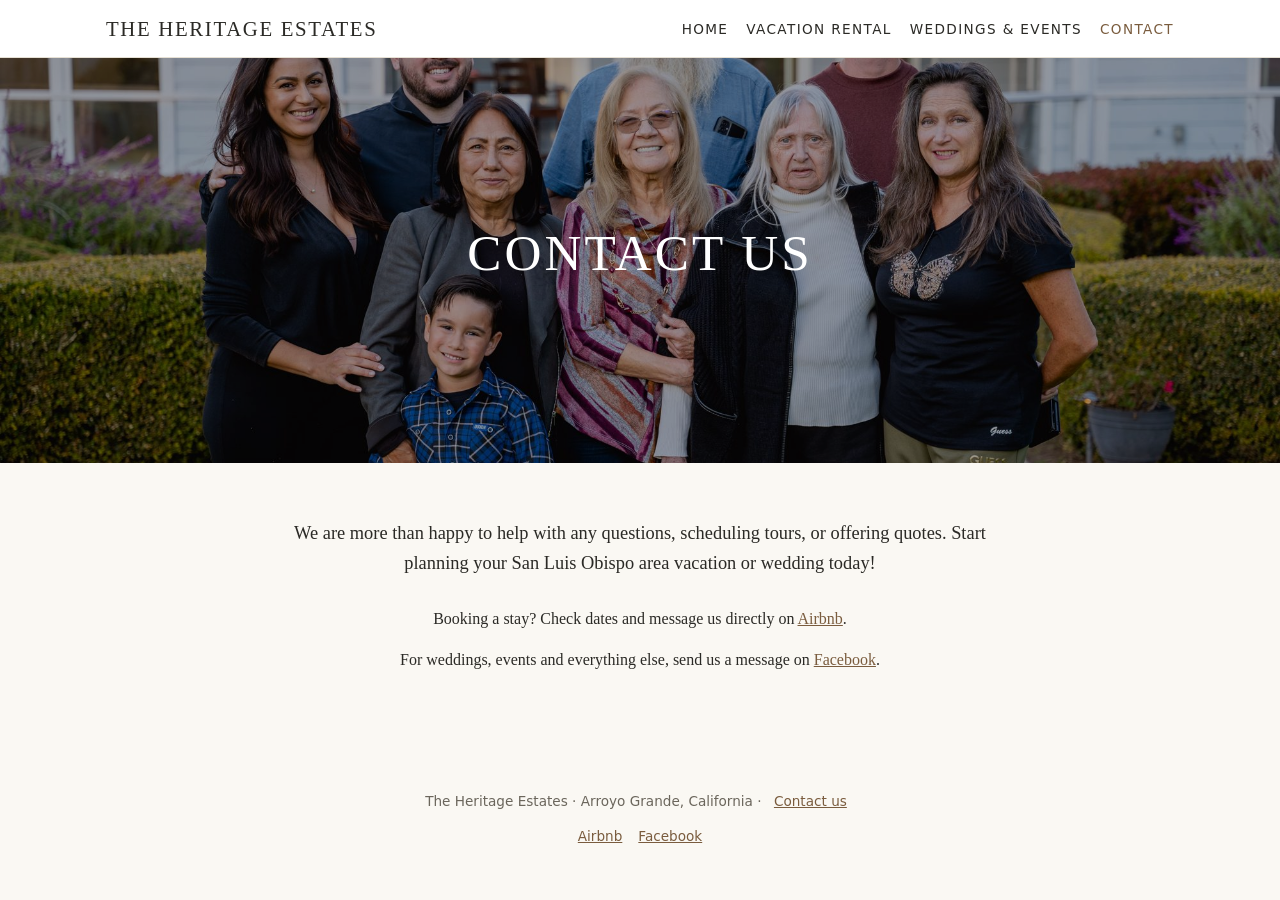
==== contact.html @ 1a2ce917 "Remove phone numbers, drop home Airbnb hero button, move welcome text above the house Co-Authored-By" ====
<!doctype html>
<html lang="en">
<head>
<meta charset="utf-8">
<meta name="viewport" content="width=device-width,initial-scale=1">
<title>Contact | The Heritage Estates</title>
<meta name="description" content="Questions, tours and quotes for The Heritage Estates in Arroyo Grande, CA.">
<link rel="stylesheet" href="style.css">
</head>
<body>
<header><nav class="nav">
<a class="brand" href="index.html">The Heritage Estates</a>
<ul>
<li><a href="index.html">Home</a></li>
<li><a href="https://www.airbnb.com/rooms/688028">Vacation Rental</a></li>
<li><a href="weddings.html">Weddings &amp; Events</a></li>
<li><a href="contact.html" aria-current="page">Contact</a></li>
</ul>
</nav></header>
<section class="hero" style="background-image:url(images/contact.jpg);min-height:45vh"><div>
<h1>Contact us</h1>
</div></section>
<main>
<section class="center">
<p class="lead">We are more than happy to help with any questions, scheduling tours, or offering quotes. Start planning your San Luis Obispo area vacation or wedding today!</p>
<p>Booking a stay? Check dates and message us directly on <a href="https://www.airbnb.com/rooms/688028">Airbnb</a>.</p>
<p>For weddings, events and everything else, send us a message on <a href="https://www.facebook.com/TheHeritageEstates">Facebook</a>.</p>
</section>
</main>
<footer>
<p>The Heritage Estates · Arroyo Grande, California · <a href="contact.html">Contact us</a></p>
<p><a href="https://www.airbnb.com/rooms/688028">Airbnb</a><a href="https://www.facebook.com/TheHeritageEstates">Facebook</a></p>
</footer>
</body>
</html>
---- style.css ----
:root{--ink:#2b2a26;--muted:#6b665c;--bg:#faf8f3;--card:#fff;--accent:#7a5c3e;--line:#e6e0d4}
*{box-sizing:border-box}
body{margin:0;font-family:Georgia,"Times New Roman",serif;color:var(--ink);background:var(--bg);line-height:1.6}
a{color:var(--accent)}
header{background:var(--card);border-bottom:1px solid var(--line);position:sticky;top:0;z-index:10}
.nav{max-width:1100px;margin:auto;display:flex;flex-wrap:wrap;align-items:center;justify-content:space-between;padding:12px 16px;gap:8px}
.brand{font-size:1.3rem;letter-spacing:.08em;text-transform:uppercase;text-decoration:none;color:var(--ink)}
.nav ul{list-style:none;display:flex;flex-wrap:wrap;gap:18px;margin:0;padding:0}
.nav ul a{text-decoration:none;color:var(--ink);font-family:system-ui,sans-serif;font-size:.85rem;letter-spacing:.1em;text-transform:uppercase}
.nav ul a:hover,.nav ul a[aria-current]{color:var(--accent)}
.hero{position:relative;min-height:70vh;display:flex;align-items:center;justify-content:center;text-align:center;color:#fff;background:#333 center/cover no-repeat}
.hero::before{content:"";position:absolute;inset:0;background:rgba(0,0,0,.35)}
.hero div{position:relative;padding:24px 16px}
.hero h1{font-size:clamp(1.8rem,5vw,3.2rem);letter-spacing:.06em;margin:0 0 .3em;font-weight:normal;text-transform:uppercase}
.hero p{font-size:1.15rem;margin:0 0 1.2em}
.btn{display:inline-block;background:var(--accent);color:#fff;text-decoration:none;padding:12px 26px;font-family:system-ui,sans-serif;letter-spacing:.08em;text-transform:uppercase;font-size:.85rem;border-radius:2px}
.btn:hover{filter:brightness(1.1)}
main section{max-width:1000px;margin:auto;padding:56px 16px}
h2{font-weight:normal;letter-spacing:.06em;text-transform:uppercase;text-align:center;margin-top:0}
.lead{max-width:720px;margin:0 auto 1.5em;text-align:center;font-size:1.15rem}
.center{text-align:center}
.cols{display:grid;grid-template-columns:repeat(auto-fit,minmax(260px,1fr));gap:32px}
.cols ul{padding-left:1.2em}
.amen{display:grid;grid-template-columns:repeat(auto-fit,minmax(200px,1fr));gap:10px;list-style:none;padding:0}
.amen li{background:var(--card);border:1px solid var(--line);padding:12px 14px;text-align:center}
.gallery{display:grid;grid-template-columns:repeat(auto-fill,minmax(280px,1fr));gap:10px}
.gallery figure{margin:0}
.gallery img{width:100%;aspect-ratio:3/2;object-fit:cover;display:block}
.videos{display:grid;grid-template-columns:repeat(auto-fit,minmax(300px,1fr));gap:16px;margin-top:32px}
.videos iframe{width:100%;aspect-ratio:16/9;border:0;display:block}
.gallery figcaption{font-size:.85rem;color:var(--muted);padding:4px 2px}
.band{background:var(--card);border-top:1px solid var(--line);border-bottom:1px solid var(--line)}
footer{text-align:center;padding:32px 16px;color:var(--muted);font-family:system-ui,sans-serif;font-size:.85rem}
footer a{margin:0 8px}
.hero-top{align-items:flex-start;background-position:center 25%}
.hero-top::before{background:linear-gradient(rgba(0,0,0,.55),rgba(0,0,0,.2) 40%,rgba(0,0,0,0) 65%)}
.hero-top div{padding-top:6vh}
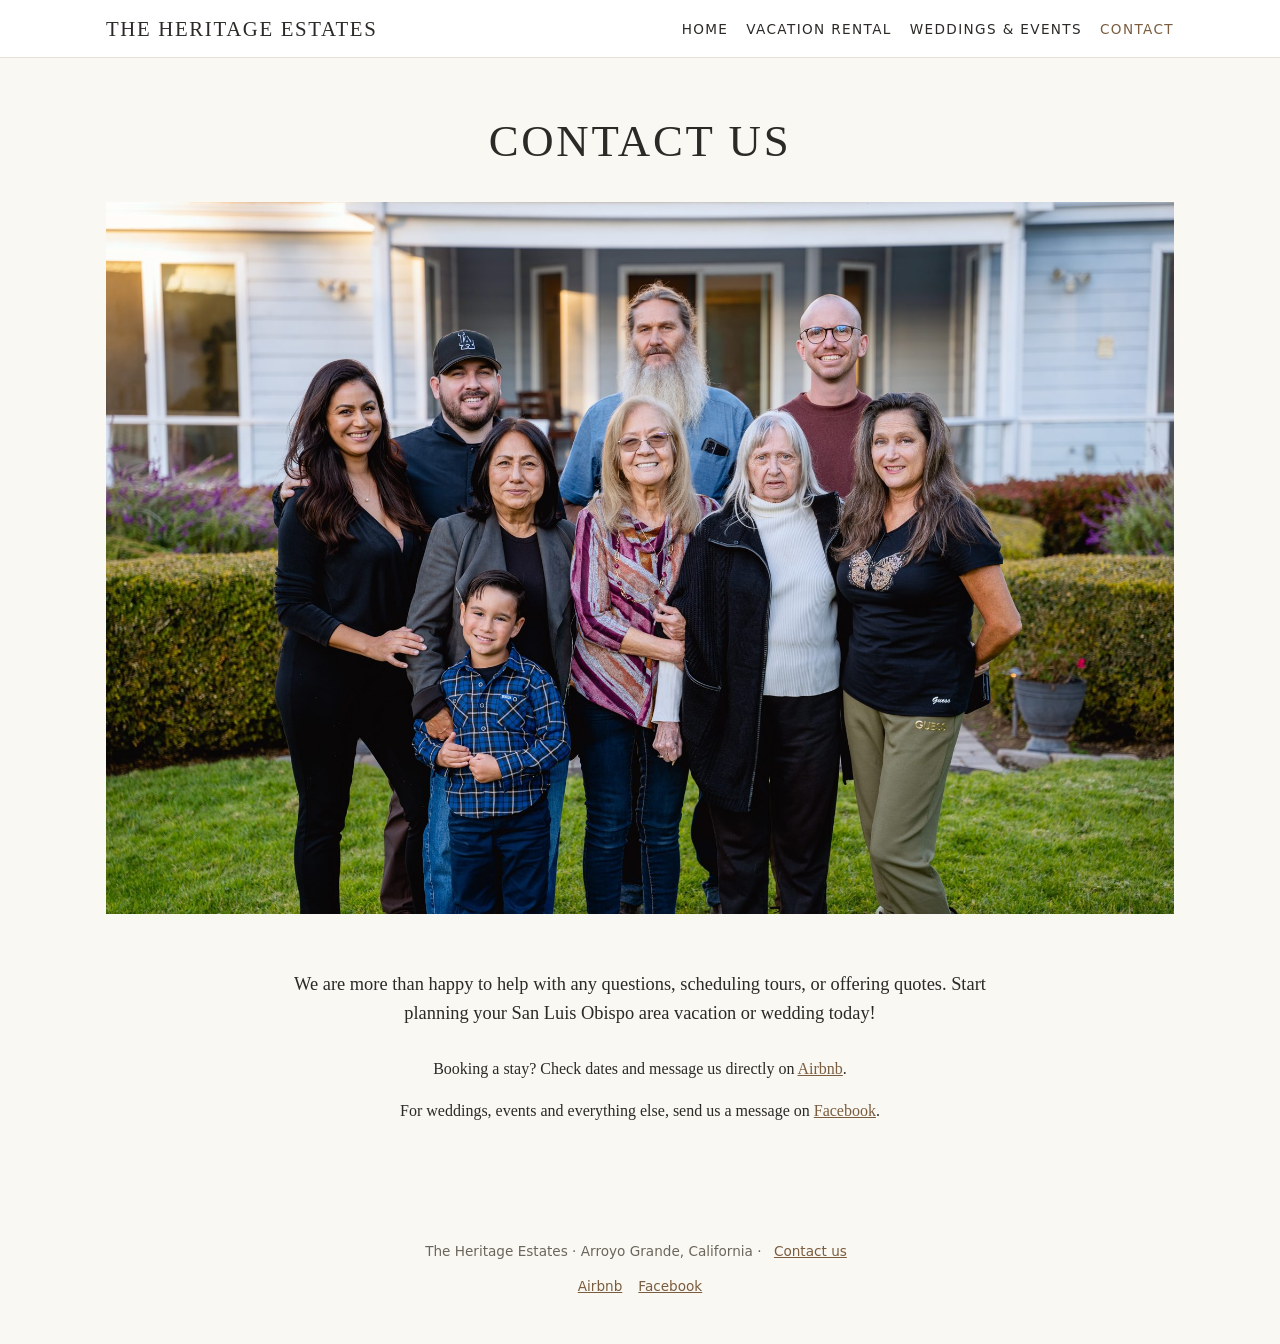
==== commit c8cdda13: "Add Vacation Rental page, mobile menu, plain page headings, full-house home photo, consistent name C" ====
--- a/contact.html
+++ b/contact.html
@@ -10,16 +10,16 @@
 <body>
 <header><nav class="nav">
 <a class="brand" href="index.html">The Heritage Estates</a>
-<ul>
+<button class="menu-btn" type="button" aria-expanded="false" aria-controls="menu">Menu</button>
+<ul id="menu">
 <li><a href="index.html">Home</a></li>
-<li><a href="https://www.airbnb.com/rooms/688028">Vacation Rental</a></li>
+<li><a href="rental.html">Vacation Rental</a></li>
 <li><a href="weddings.html">Weddings &amp; Events</a></li>
 <li><a href="contact.html" aria-current="page">Contact</a></li>
 </ul>
 </nav></header>
-<section class="hero" style="background-image:url(images/contact.jpg);min-height:45vh"><div>
-<h1>Contact us</h1>
-</div></section>
+<section class="page-head"><h1>Contact us</h1></section>
+<figure class="feature"><img src="images/contact.jpg" alt="The family behind The Heritage Estates, in front of the house"></figure>
 <main>
 <section class="center">
 <p class="lead">We are more than happy to help with any questions, scheduling tours, or offering quotes. Start planning your San Luis Obispo area vacation or wedding today!</p>
@@ -31,5 +31,6 @@
 <p>The Heritage Estates · Arroyo Grande, California · <a href="contact.html">Contact us</a></p>
 <p><a href="https://www.airbnb.com/rooms/688028">Airbnb</a><a href="https://www.facebook.com/TheHeritageEstates">Facebook</a></p>
 </footer>
+<script>document.querySelector(".menu-btn").addEventListener("click",function(){var m=document.getElementById("menu");this.setAttribute("aria-expanded",m.classList.toggle("open"))})</script>
 </body>
 </html>
--- a/style.css
+++ b/style.css
@@ -32,6 +32,19 @@
 .band{background:var(--card);border-top:1px solid var(--line);border-bottom:1px solid var(--line)}
 footer{text-align:center;padding:32px 16px;color:var(--muted);font-family:system-ui,sans-serif;font-size:.85rem}
 footer a{margin:0 8px}
-.hero-top{align-items:flex-start;background-position:center 25%}
+.hero-top{align-items:flex-start;background-position:center top;min-height:0;aspect-ratio:1500/1041;max-height:none}
+@media (max-width:760px){.hero-top{aspect-ratio:auto;min-height:75vh;background-position:center}}
 .hero-top::before{background:linear-gradient(rgba(0,0,0,.55),rgba(0,0,0,.2) 40%,rgba(0,0,0,0) 65%)}
 .hero-top div{padding-top:6vh}
+.menu-btn{display:none;background:none;border:1px solid var(--line);padding:6px 12px;font:inherit;font-family:system-ui,sans-serif;font-size:.8rem;letter-spacing:.1em;text-transform:uppercase;color:var(--ink);cursor:pointer}
+@media (max-width:760px){
+.menu-btn{display:block}
+.nav ul{display:none;width:100%;flex-direction:column;gap:0;border-top:1px solid var(--line);margin-top:8px}
+.nav ul.open{display:flex}
+.nav ul a{display:block;padding:12px 0}
+}
+.page-head{text-align:center;padding:48px 16px 24px}
+.page-head h1{font-weight:normal;letter-spacing:.06em;text-transform:uppercase;font-size:clamp(1.8rem,5vw,2.8rem);margin:0}
+.page-head p{margin:.4em 0 0;color:var(--muted);font-size:1.1rem}
+.feature{max-width:1100px;margin:0 auto;padding:0 16px}
+.feature img{width:100%;display:block}
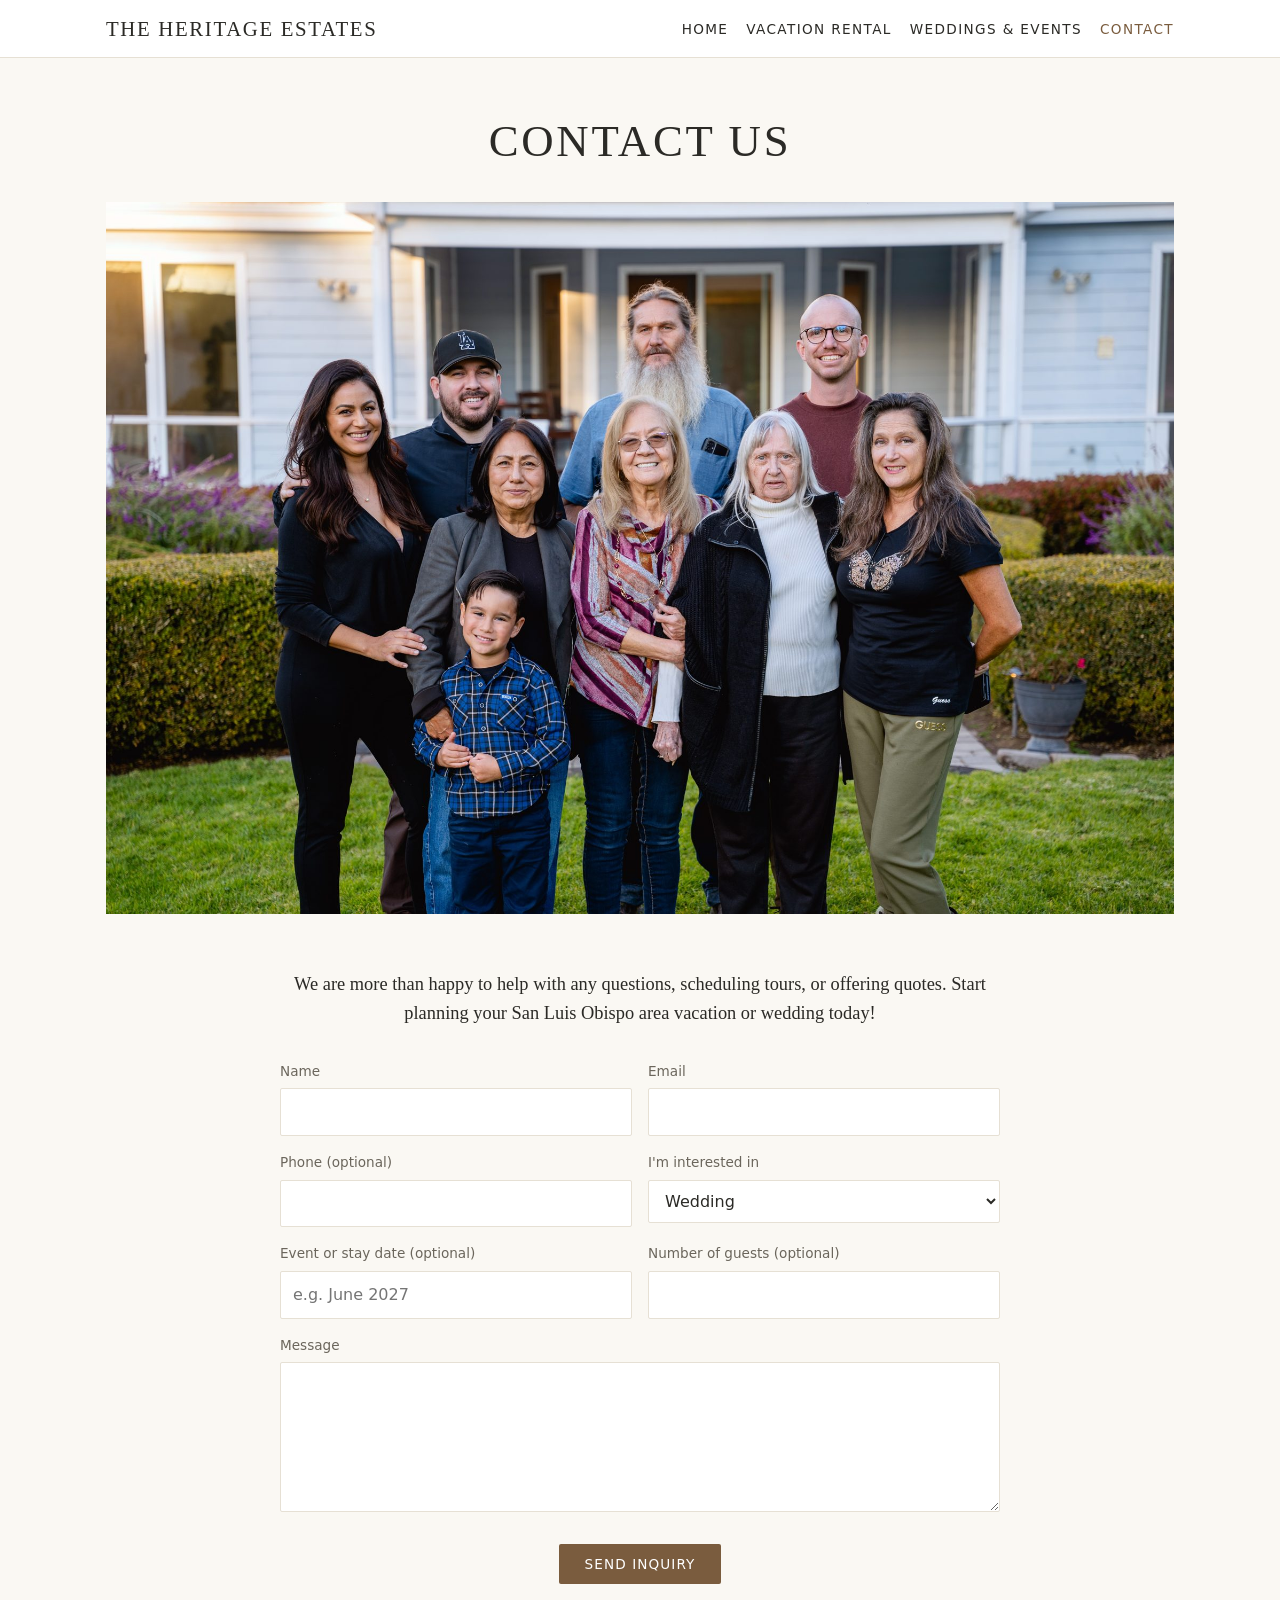
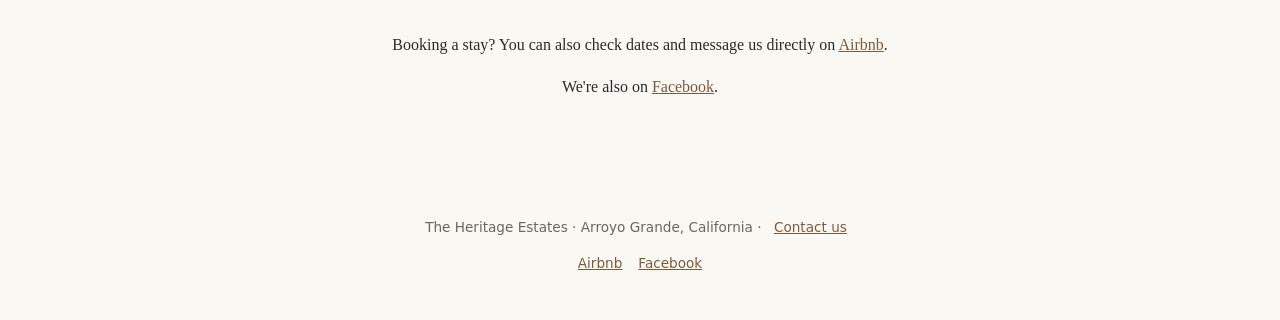
==== commit 62ac02ab: "Add inquiry form to Contact page Co-Authored-By: Claude Opus 5.5 (1M context) <noreply@anthropic.com" ====
--- a/contact.html
+++ b/contact.html
@@ -23,8 +23,21 @@
 <main>
 <section class="center">
 <p class="lead">We are more than happy to help with any questions, scheduling tours, or offering quotes. Start planning your San Luis Obispo area vacation or wedding today!</p>
-<p>Booking a stay? Check dates and message us directly on <a href="https://www.airbnb.com/rooms/688028">Airbnb</a>.</p>
-<p>For weddings, events and everything else, send us a message on <a href="https://www.facebook.com/TheHeritageEstates">Facebook</a>.</p>
+<form class="inquiry" action="https://formsubmit.co/bookings@theheritageestates.net" method="POST">
+<label>Name<input name="name" required autocomplete="name"></label>
+<label>Email<input type="email" name="email" required autocomplete="email"></label>
+<label>Phone (optional)<input type="tel" name="phone" autocomplete="tel"></label>
+<label>I'm interested in<select name="interest"><option>Wedding</option><option>Other event</option><option>Vacation stay</option><option>Tour</option><option>Something else</option></select></label>
+<label>Event or stay date (optional)<input name="date" placeholder="e.g. June 2027"></label>
+<label>Number of guests (optional)<input name="guests" inputmode="numeric"></label>
+<label class="full">Message<textarea name="message" rows="5" required></textarea></label>
+<input type="hidden" name="_subject" value="New inquiry from theheritageestates.net">
+<input type="hidden" name="_template" value="table">
+<input type="text" name="_honey" style="display:none" tabindex="-1" autocomplete="off">
+<p class="full center"><button class="btn" type="submit">Send inquiry</button></p>
+</form>
+<p>Booking a stay? You can also check dates and message us directly on <a href="https://www.airbnb.com/rooms/688028">Airbnb</a>.</p>
+<p>We're also on <a href="https://www.facebook.com/TheHeritageEstates">Facebook</a>.</p>
 </section>
 </main>
 <footer>
--- a/style.css
+++ b/style.css
@@ -48,3 +48,9 @@
 .page-head p{margin:.4em 0 0;color:var(--muted);font-size:1.1rem}
 .feature{max-width:1100px;margin:0 auto;padding:0 16px}
 .feature img{width:100%;display:block}
+.inquiry{max-width:720px;margin:32px auto;display:grid;grid-template-columns:1fr 1fr;gap:16px;text-align:left}
+.inquiry label{display:flex;flex-direction:column;gap:6px;font-family:system-ui,sans-serif;font-size:.85rem;color:var(--muted)}
+.inquiry input,.inquiry select,.inquiry textarea{font:inherit;font-size:1rem;color:var(--ink);padding:10px 12px;border:1px solid var(--line);background:var(--card);border-radius:2px}
+.inquiry .full{grid-column:1/-1}
+.inquiry button{border:0;cursor:pointer}
+@media (max-width:600px){.inquiry{grid-template-columns:1fr}}
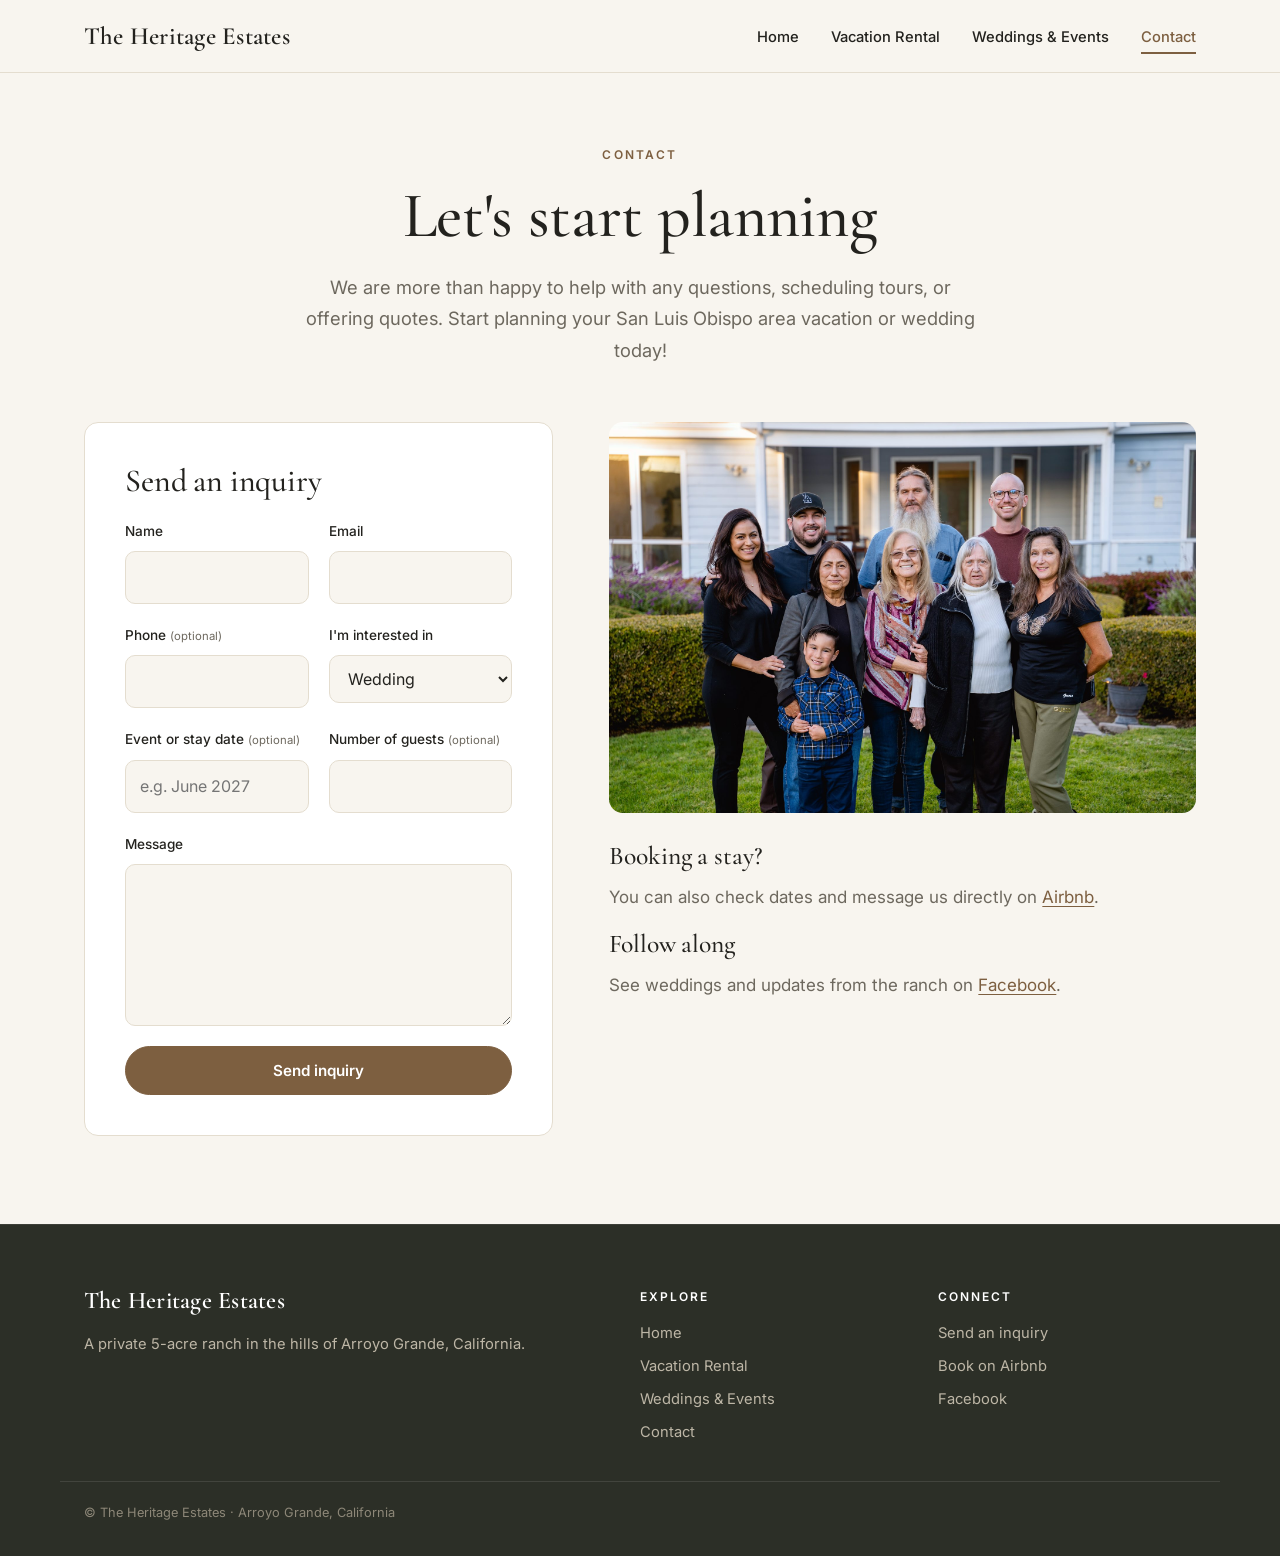
==== commit ceebd595: "Modern redesign: new type, layout and components; no text over photos Headings now sit above photos " ====
--- a/contact.html
+++ b/contact.html
@@ -5,12 +5,18 @@
 <meta name="viewport" content="width=device-width,initial-scale=1">
 <title>Contact | The Heritage Estates</title>
 <meta name="description" content="Questions, tours and quotes for The Heritage Estates in Arroyo Grande, CA.">
-<link rel="stylesheet" href="style.css">
+<meta property="og:title" content="Contact | The Heritage Estates">
+<meta property="og:description" content="Questions, tours and quotes for The Heritage Estates in Arroyo Grande, CA.">
+<meta property="og:image" content="https://www.theheritageestates.net/images/home-1.jpg">
+<link rel="preconnect" href="https://fonts.googleapis.com">
+<link rel="preconnect" href="https://fonts.gstatic.com" crossorigin>
+<link href="https://fonts.googleapis.com/css2?family=Cormorant+Garamond:wght@500;600&family=Inter:wght@400;500;600&display=swap" rel="stylesheet">
+<link rel="stylesheet" href="style.css?v=4">
 </head>
 <body>
-<header><nav class="nav">
+<header><nav class="nav" aria-label="Main">
 <a class="brand" href="index.html">The Heritage Estates</a>
-<button class="menu-btn" type="button" aria-expanded="false" aria-controls="menu">Menu</button>
+<button class="menu-btn" type="button" aria-expanded="false" aria-controls="menu"><span></span><b class="sr-only">Menu</b></button>
 <ul id="menu">
 <li><a href="index.html">Home</a></li>
 <li><a href="rental.html">Vacation Rental</a></li>
@@ -18,31 +24,55 @@
 <li><a href="contact.html" aria-current="page">Contact</a></li>
 </ul>
 </nav></header>
-<section class="page-head"><h1>Contact us</h1></section>
-<figure class="feature"><img src="images/contact.jpg" alt="The family behind The Heritage Estates, in front of the house"></figure>
 <main>
-<section class="center">
+<section class="intro wrap">
+<span class="eyebrow">Contact</span>
+<h1>Let's start planning</h1>
 <p class="lead">We are more than happy to help with any questions, scheduling tours, or offering quotes. Start planning your San Luis Obispo area vacation or wedding today!</p>
+</section>
+<section class="section" style="padding-top:16px">
+<div class="wrap contact-grid">
 <form class="inquiry" action="https://formsubmit.co/bookings@theheritageestates.net" method="POST">
+<h2>Send an inquiry</h2>
 <label>Name<input name="name" required autocomplete="name"></label>
 <label>Email<input type="email" name="email" required autocomplete="email"></label>
-<label>Phone (optional)<input type="tel" name="phone" autocomplete="tel"></label>
+<label><span>Phone <small>(optional)</small></span><input type="tel" name="phone" autocomplete="tel"></label>
 <label>I'm interested in<select name="interest"><option>Wedding</option><option>Other event</option><option>Vacation stay</option><option>Tour</option><option>Something else</option></select></label>
-<label>Event or stay date (optional)<input name="date" placeholder="e.g. June 2027"></label>
-<label>Number of guests (optional)<input name="guests" inputmode="numeric"></label>
+<label><span>Event or stay date <small>(optional)</small></span><input name="date" placeholder="e.g. June 2027"></label>
+<label><span>Number of guests <small>(optional)</small></span><input name="guests" inputmode="numeric"></label>
 <label class="full">Message<textarea name="message" rows="5" required></textarea></label>
 <input type="hidden" name="_subject" value="New inquiry from theheritageestates.net">
 <input type="hidden" name="_template" value="table">
-<input type="text" name="_honey" style="display:none" tabindex="-1" autocomplete="off">
-<p class="full center"><button class="btn" type="submit">Send inquiry</button></p>
+<input type="hidden" name="_next" value="https://www.theheritageestates.net/thanks.html">
+<input class="honey" type="text" name="_honey" tabindex="-1" autocomplete="off" aria-hidden="true">
+<div class="full"><button class="btn" type="submit">Send inquiry</button></div>
 </form>
-<p>Booking a stay? You can also check dates and message us directly on <a href="https://www.airbnb.com/rooms/688028">Airbnb</a>.</p>
-<p>We're also on <a href="https://www.facebook.com/TheHeritageEstates">Facebook</a>.</p>
+<aside class="contact-aside">
+<img src="images/contact.jpg" alt="The family behind The Heritage Estates, in front of the house" loading="lazy">
+<h3>Booking a stay?</h3>
+<p>You can also check dates and message us directly on <a href="https://www.airbnb.com/rooms/688028">Airbnb</a>.</p>
+<h3>Follow along</h3>
+<p>See weddings and updates from the ranch on <a href="https://www.facebook.com/TheHeritageEstates">Facebook</a>.</p>
+</aside>
+</div>
 </section>
 </main>
 <footer>
-<p>The Heritage Estates · Arroyo Grande, California · <a href="contact.html">Contact us</a></p>
-<p><a href="https://www.airbnb.com/rooms/688028">Airbnb</a><a href="https://www.facebook.com/TheHeritageEstates">Facebook</a></p>
+<div class="foot">
+<div><a class="brand" href="index.html">The Heritage Estates</a><p>A private 5-acre ranch in the hills of Arroyo Grande, California.</p></div>
+<div><h4>Explore</h4><ul>
+<li><a href="index.html">Home</a></li>
+<li><a href="rental.html">Vacation Rental</a></li>
+<li><a href="weddings.html">Weddings &amp; Events</a></li>
+<li><a href="contact.html">Contact</a></li>
+</ul></div>
+<div><h4>Connect</h4><ul>
+<li><a href="contact.html">Send an inquiry</a></li>
+<li><a href="https://www.airbnb.com/rooms/688028">Book on Airbnb</a></li>
+<li><a href="https://www.facebook.com/TheHeritageEstates">Facebook</a></li>
+</ul></div>
+</div>
+<div class="copy">&copy; The Heritage Estates · Arroyo Grande, California</div>
 </footer>
 <script>document.querySelector(".menu-btn").addEventListener("click",function(){var m=document.getElementById("menu");this.setAttribute("aria-expanded",m.classList.toggle("open"))})</script>
 </body>
--- a/style.css
+++ b/style.css
@@ -1,56 +1,182 @@
-:root{--ink:#2b2a26;--muted:#6b665c;--bg:#faf8f3;--card:#fff;--accent:#7a5c3e;--line:#e6e0d4}
+:root{
+  --ink:#23221e;--muted:#6d685e;--bg:#f8f5ef;--card:#fff;--soft:#efe9de;
+  --accent:#7d5f40;--accent-dark:#5f4730;--line:#e4ddcf;--footer:#2c2f27;
+  --serif:"Cormorant Garamond",Georgia,serif;--sans:"Inter",system-ui,-apple-system,"Segoe UI",sans-serif;
+  --radius:14px;--wrap:1160px
+}
 *{box-sizing:border-box}
-body{margin:0;font-family:Georgia,"Times New Roman",serif;color:var(--ink);background:var(--bg);line-height:1.6}
-a{color:var(--accent)}
-header{background:var(--card);border-bottom:1px solid var(--line);position:sticky;top:0;z-index:10}
-.nav{max-width:1100px;margin:auto;display:flex;flex-wrap:wrap;align-items:center;justify-content:space-between;padding:12px 16px;gap:8px}
-.brand{font-size:1.3rem;letter-spacing:.08em;text-transform:uppercase;text-decoration:none;color:var(--ink)}
-.nav ul{list-style:none;display:flex;flex-wrap:wrap;gap:18px;margin:0;padding:0}
-.nav ul a{text-decoration:none;color:var(--ink);font-family:system-ui,sans-serif;font-size:.85rem;letter-spacing:.1em;text-transform:uppercase}
-.nav ul a:hover,.nav ul a[aria-current]{color:var(--accent)}
-.hero{position:relative;min-height:70vh;display:flex;align-items:center;justify-content:center;text-align:center;color:#fff;background:#333 center/cover no-repeat}
-.hero::before{content:"";position:absolute;inset:0;background:rgba(0,0,0,.35)}
-.hero div{position:relative;padding:24px 16px}
-.hero h1{font-size:clamp(1.8rem,5vw,3.2rem);letter-spacing:.06em;margin:0 0 .3em;font-weight:normal;text-transform:uppercase}
-.hero p{font-size:1.15rem;margin:0 0 1.2em}
-.btn{display:inline-block;background:var(--accent);color:#fff;text-decoration:none;padding:12px 26px;font-family:system-ui,sans-serif;letter-spacing:.08em;text-transform:uppercase;font-size:.85rem;border-radius:2px}
-.btn:hover{filter:brightness(1.1)}
-main section{max-width:1000px;margin:auto;padding:56px 16px}
-h2{font-weight:normal;letter-spacing:.06em;text-transform:uppercase;text-align:center;margin-top:0}
-.lead{max-width:720px;margin:0 auto 1.5em;text-align:center;font-size:1.15rem}
+html{scroll-behavior:smooth}
+body{margin:0;font-family:var(--sans);font-size:17px;line-height:1.7;color:var(--ink);background:var(--bg);-webkit-font-smoothing:antialiased}
+img{max-width:100%;height:auto;display:block}
+a{color:var(--accent);text-underline-offset:3px}
+a:hover{color:var(--accent-dark)}
+h1,h2,h3{font-family:var(--serif);font-weight:500;line-height:1.15;margin:0 0 .5em;letter-spacing:-.005em}
+h1{font-size:clamp(2.4rem,6vw,4rem)}
+h2{font-size:clamp(1.9rem,4vw,2.6rem)}
+h3{font-size:1.6rem}
+p{margin:0 0 1em}
+.wrap{max-width:var(--wrap);margin:0 auto;padding:0 24px}
 .center{text-align:center}
-.cols{display:grid;grid-template-columns:repeat(auto-fit,minmax(260px,1fr));gap:32px}
-.cols ul{padding-left:1.2em}
-.amen{display:grid;grid-template-columns:repeat(auto-fit,minmax(200px,1fr));gap:10px;list-style:none;padding:0}
-.amen li{background:var(--card);border:1px solid var(--line);padding:12px 14px;text-align:center}
-.gallery{display:grid;grid-template-columns:repeat(auto-fill,minmax(280px,1fr));gap:10px}
+.eyebrow{display:block;font-size:.75rem;font-weight:600;letter-spacing:.18em;text-transform:uppercase;color:var(--accent);margin-bottom:14px}
+.lead{font-size:1.15rem;color:var(--muted);max-width:680px}
+.center .lead,.lead.center{margin-left:auto;margin-right:auto}
+
+/* Header */
+header{position:sticky;top:0;z-index:20;background:rgba(248,245,239,.92);backdrop-filter:saturate(1.4) blur(10px);-webkit-backdrop-filter:saturate(1.4) blur(10px);border-bottom:1px solid var(--line)}
+.nav{max-width:var(--wrap);margin:0 auto;padding:0 24px;height:72px;display:flex;align-items:center;justify-content:space-between;gap:16px}
+.brand{font-family:var(--serif);font-size:1.55rem;font-weight:600;color:var(--ink);text-decoration:none;letter-spacing:.01em;white-space:nowrap}
+.brand:hover{color:var(--ink)}
+.nav ul{list-style:none;display:flex;gap:32px;margin:0;padding:0}
+.nav ul a{color:var(--ink);text-decoration:none;font-size:.92rem;font-weight:500;padding:6px 0;border-bottom:2px solid transparent;transition:color .2s,border-color .2s}
+.nav ul a:hover{color:var(--accent)}
+.nav ul a[aria-current]{color:var(--accent);border-bottom-color:var(--accent)}
+.menu-btn{display:none;width:44px;height:44px;margin-right:-10px;background:none;border:0;cursor:pointer;position:relative;color:var(--ink)}
+.menu-btn span,.menu-btn span::before,.menu-btn span::after{position:absolute;left:11px;width:22px;height:2px;background:currentColor;border-radius:2px;transition:transform .25s,top .25s,opacity .2s}
+.menu-btn span{top:21px}
+.menu-btn span::before,.menu-btn span::after{content:"";left:0}
+.menu-btn span::before{top:-7px}
+.menu-btn span::after{top:7px}
+.menu-btn[aria-expanded="true"] span{background:transparent}
+.menu-btn[aria-expanded="true"] span::before{top:0;transform:rotate(45deg)}
+.menu-btn[aria-expanded="true"] span::after{top:0;transform:rotate(-45deg)}
+.sr-only{position:absolute;width:1px;height:1px;overflow:hidden;clip:rect(0 0 0 0);white-space:nowrap}
+
+/* Buttons */
+.btn{display:inline-flex;align-items:center;justify-content:center;gap:8px;background:var(--accent);color:#fff;text-decoration:none;font-family:var(--sans);font-size:.95rem;font-weight:600;padding:14px 28px;border-radius:999px;border:1px solid var(--accent);cursor:pointer;transition:background .2s,border-color .2s,transform .2s}
+.btn:hover{background:var(--accent-dark);border-color:var(--accent-dark);color:#fff;transform:translateY(-1px)}
+.btn-outline{background:transparent;color:var(--accent)}
+.btn-outline:hover{background:var(--accent);color:#fff}
+.actions{display:flex;flex-wrap:wrap;gap:12px;justify-content:center}
+
+/* Page intro (text above the photo, never on it) */
+.intro{padding-top:72px;padding-bottom:40px;text-align:center}
+.intro h1{max-width:820px;margin:0 auto .3em}
+.intro .lead{margin:0 auto}
+.intro .actions{margin-top:28px}
+.feature{max-width:var(--wrap);margin:0 auto;padding:0 24px}
+.feature img{width:100%;border-radius:var(--radius);box-shadow:0 20px 50px -25px rgba(35,34,30,.45)}
+.feature.wide img{aspect-ratio:16/9;object-fit:cover}
+
+/* Sections */
+.section{padding:88px 0}
+.section-head{text-align:center;margin-bottom:48px}
+.section-head .lead{margin:0 auto}
+.alt{background:var(--soft)}
+
+/* Stats strip */
+.stats{display:grid;grid-template-columns:repeat(4,1fr);gap:0;max-width:var(--wrap);margin:56px auto 0;padding:0 24px;text-align:center}
+.stats div{padding:8px 16px;border-left:1px solid var(--line)}
+.stats div:first-child{border-left:0}
+.stats strong{display:block;font-family:var(--serif);font-size:2.6rem;font-weight:500;line-height:1.1;color:var(--ink)}
+.stats span{font-size:.85rem;color:var(--muted);letter-spacing:.04em}
+
+/* Cards */
+.cards{display:grid;grid-template-columns:repeat(2,1fr);gap:32px}
+.card{background:var(--card);border-radius:var(--radius);overflow:hidden;border:1px solid var(--line);display:flex;flex-direction:column;text-decoration:none;color:inherit;transition:transform .25s,box-shadow .25s}
+a.card:hover{transform:translateY(-4px);box-shadow:0 24px 50px -28px rgba(35,34,30,.5);color:inherit}
+.card img{width:100%;aspect-ratio:3/2;object-fit:cover}
+.card-body{padding:28px 32px 32px;flex:1;display:flex;flex-direction:column}
+.card-body p{color:var(--muted)}
+.card .more{margin-top:auto;font-weight:600;color:var(--accent);font-size:.95rem}
+.card .more::after{content:" \2192"}
+
+/* Split layout */
+.split{display:grid;grid-template-columns:1fr 1fr;gap:56px;align-items:start}
+.checks{list-style:none;padding:0;margin:0}
+.checks li{position:relative;padding:12px 0 12px 34px;border-bottom:1px solid var(--line)}
+.checks li:last-child{border-bottom:0}
+.checks li::before{content:"";position:absolute;left:4px;top:20px;width:14px;height:8px;border-left:2px solid var(--accent);border-bottom:2px solid var(--accent);transform:rotate(-45deg)}
+.panel{background:var(--card);border:1px solid var(--line);border-radius:var(--radius);padding:36px 40px}
+.panel h2{font-size:1.9rem}
+
+/* Amenities */
+.amen{display:grid;grid-template-columns:repeat(4,1fr);gap:14px;list-style:none;padding:0;margin:0}
+.amen li{background:var(--card);border:1px solid var(--line);border-radius:12px;padding:18px 16px;text-align:center;font-weight:500;font-size:.95rem}
+
+/* Gallery */
+.gallery{display:grid;grid-template-columns:repeat(3,1fr);gap:16px}
 .gallery figure{margin:0}
-.gallery img{width:100%;aspect-ratio:3/2;object-fit:cover;display:block}
-.videos{display:grid;grid-template-columns:repeat(auto-fit,minmax(300px,1fr));gap:16px;margin-top:32px}
-.videos iframe{width:100%;aspect-ratio:16/9;border:0;display:block}
-.gallery figcaption{font-size:.85rem;color:var(--muted);padding:4px 2px}
-.band{background:var(--card);border-top:1px solid var(--line);border-bottom:1px solid var(--line)}
-footer{text-align:center;padding:32px 16px;color:var(--muted);font-family:system-ui,sans-serif;font-size:.85rem}
-footer a{margin:0 8px}
-.hero-top{align-items:flex-start;background-position:center top;min-height:0;aspect-ratio:1500/1041;max-height:none}
-@media (max-width:760px){.hero-top{aspect-ratio:auto;min-height:75vh;background-position:center}}
-.hero-top::before{background:linear-gradient(rgba(0,0,0,.55),rgba(0,0,0,.2) 40%,rgba(0,0,0,0) 65%)}
-.hero-top div{padding-top:6vh}
-.menu-btn{display:none;background:none;border:1px solid var(--line);padding:6px 12px;font:inherit;font-family:system-ui,sans-serif;font-size:.8rem;letter-spacing:.1em;text-transform:uppercase;color:var(--ink);cursor:pointer}
+.gallery img{width:100%;aspect-ratio:4/3;object-fit:cover;border-radius:10px}
+.gallery figcaption{font-size:.82rem;color:var(--muted);padding-top:8px}
+.gallery.mosaic{grid-auto-flow:dense}
+.gallery.mosaic .big{grid-column:span 2;grid-row:span 2}
+.gallery.mosaic .big img{height:100%;aspect-ratio:auto}
+.videos{display:grid;grid-template-columns:1fr 1fr;gap:24px;margin-top:48px}
+.videos iframe{width:100%;aspect-ratio:16/9;border:0;border-radius:10px;background:#1d1c19}
+
+/* Call to action band */
+.cta{background:var(--footer);color:#f3efe6;text-align:center;padding:88px 24px}
+.cta h2{color:#fff}
+.cta p{color:#cfc8b8;max-width:560px;margin:0 auto 28px}
+.cta .btn{background:#f3efe6;border-color:#f3efe6;color:var(--ink)}
+.cta .btn:hover{background:#fff;border-color:#fff;color:var(--ink)}
+.cta .btn-outline{background:transparent;color:#f3efe6;border-color:rgba(243,239,230,.5)}
+.cta .btn-outline:hover{background:#f3efe6;color:var(--ink)}
+
+/* Contact */
+.contact-grid{display:grid;grid-template-columns:1fr 1.25fr;gap:56px;align-items:start}
+.contact-aside img{border-radius:var(--radius);margin-bottom:28px}
+.contact-aside h3{margin-top:8px}
+.contact-aside p{color:var(--muted)}
+.inquiry{background:var(--card);border:1px solid var(--line);border-radius:var(--radius);padding:40px;display:grid;grid-template-columns:1fr 1fr;gap:20px}
+.inquiry h2{grid-column:1/-1;font-size:2rem;margin:0}
+.inquiry label{display:flex;flex-direction:column;gap:8px;font-size:.85rem;font-weight:500;color:var(--ink)}
+.inquiry label small{font-weight:400;color:var(--muted)}
+.inquiry input,.inquiry select,.inquiry textarea{font:inherit;font-size:1rem;font-weight:400;color:var(--ink);padding:12px 14px;border:1px solid var(--line);background:var(--bg);border-radius:10px;width:100%;transition:border-color .2s,box-shadow .2s}
+.inquiry textarea{resize:vertical;min-height:140px}
+.inquiry input:focus,.inquiry select:focus,.inquiry textarea:focus{outline:0;border-color:var(--accent);box-shadow:0 0 0 3px rgba(125,95,64,.15);background:#fff}
+.inquiry .full{grid-column:1/-1}
+.inquiry .btn{width:100%}
+.honey{display:none}
+
+/* Footer */
+footer{background:var(--footer);color:#bdb6a6;font-size:.92rem;border-top:1px solid rgba(255,255,255,.08)}
+.foot{max-width:var(--wrap);margin:0 auto;padding:56px 24px 28px;display:grid;grid-template-columns:2fr 1fr 1fr;gap:40px}
+.foot .brand{color:#fff;font-size:1.5rem}
+.foot p{margin:10px 0 0}
+.foot h4{font-size:.75rem;font-weight:600;letter-spacing:.16em;text-transform:uppercase;color:#fff;margin:6px 0 14px}
+.foot ul{list-style:none;padding:0;margin:0}
+.foot li{margin:0 0 8px}
+.foot a{color:#bdb6a6;text-decoration:none}
+.foot a:hover{color:#fff}
+.copy{max-width:var(--wrap);margin:0 auto;padding:20px 24px 32px;border-top:1px solid rgba(255,255,255,.1);font-size:.8rem;color:#8d8778}
+
+/* Tablet */
+@media (max-width:960px){
+  .amen{grid-template-columns:repeat(2,1fr)}
+  .split,.contact-grid{grid-template-columns:1fr;gap:40px}
+  .foot{grid-template-columns:1fr 1fr}
+  .foot>div:first-child{grid-column:1/-1}
+}
+/* Phone */
 @media (max-width:760px){
-.menu-btn{display:block}
-.nav ul{display:none;width:100%;flex-direction:column;gap:0;border-top:1px solid var(--line);margin-top:8px}
-.nav ul.open{display:flex}
-.nav ul a{display:block;padding:12px 0}
+  body{font-size:16px}
+  .nav{height:64px;padding:0 20px}
+  .brand{font-size:1.35rem}
+  .menu-btn{display:block}
+  .nav ul{display:none;position:absolute;top:64px;left:0;right:0;flex-direction:column;gap:0;background:var(--bg);border-bottom:1px solid var(--line);padding:8px 20px 16px;box-shadow:0 16px 30px -20px rgba(0,0,0,.3)}
+  .nav ul.open{display:flex}
+  .nav ul a{display:block;padding:14px 0;font-size:1.05rem;border-bottom:1px solid var(--line)}
+  .nav ul li:last-child a{border-bottom:0}
+  .nav ul a[aria-current]{border-bottom-color:var(--line)}
+  .wrap,.feature,.stats{padding-left:20px;padding-right:20px}
+  .intro{padding-top:48px;padding-bottom:28px}
+  .section{padding:64px 0}
+  .section-head{margin-bottom:32px}
+  .stats{grid-template-columns:repeat(2,1fr);row-gap:24px;margin-top:40px}
+  .stats div:nth-child(3){border-left:0}
+  .stats strong{font-size:2.1rem}
+  .cards{grid-template-columns:1fr;gap:24px}
+  .card-body{padding:24px}
+  .panel{padding:28px 24px}
+  .gallery{grid-template-columns:1fr 1fr;gap:10px}
+  .gallery.mosaic .big{grid-row:span 1}
+  .gallery.mosaic .big img{aspect-ratio:4/3}
+  .gallery figure:first-child:nth-last-child(3){grid-column:span 2}
+  .gallery.mosaic figure:last-child:nth-child(even){grid-column:span 2}
+  .videos{grid-template-columns:1fr;gap:16px;margin-top:32px}
+  .amen li{padding:14px 10px;font-size:.9rem}
+  .inquiry{grid-template-columns:1fr;padding:28px 20px}
+  .cta{padding:64px 20px}
+  .foot{grid-template-columns:1fr 1fr;padding-top:44px}
 }
-.page-head{text-align:center;padding:48px 16px 24px}
-.page-head h1{font-weight:normal;letter-spacing:.06em;text-transform:uppercase;font-size:clamp(1.8rem,5vw,2.8rem);margin:0}
-.page-head p{margin:.4em 0 0;color:var(--muted);font-size:1.1rem}
-.feature{max-width:1100px;margin:0 auto;padding:0 16px}
-.feature img{width:100%;display:block}
-.inquiry{max-width:720px;margin:32px auto;display:grid;grid-template-columns:1fr 1fr;gap:16px;text-align:left}
-.inquiry label{display:flex;flex-direction:column;gap:6px;font-family:system-ui,sans-serif;font-size:.85rem;color:var(--muted)}
-.inquiry input,.inquiry select,.inquiry textarea{font:inherit;font-size:1rem;color:var(--ink);padding:10px 12px;border:1px solid var(--line);background:var(--card);border-radius:2px}
-.inquiry .full{grid-column:1/-1}
-.inquiry button{border:0;cursor:pointer}
-@media (max-width:600px){.inquiry{grid-template-columns:1fr}}
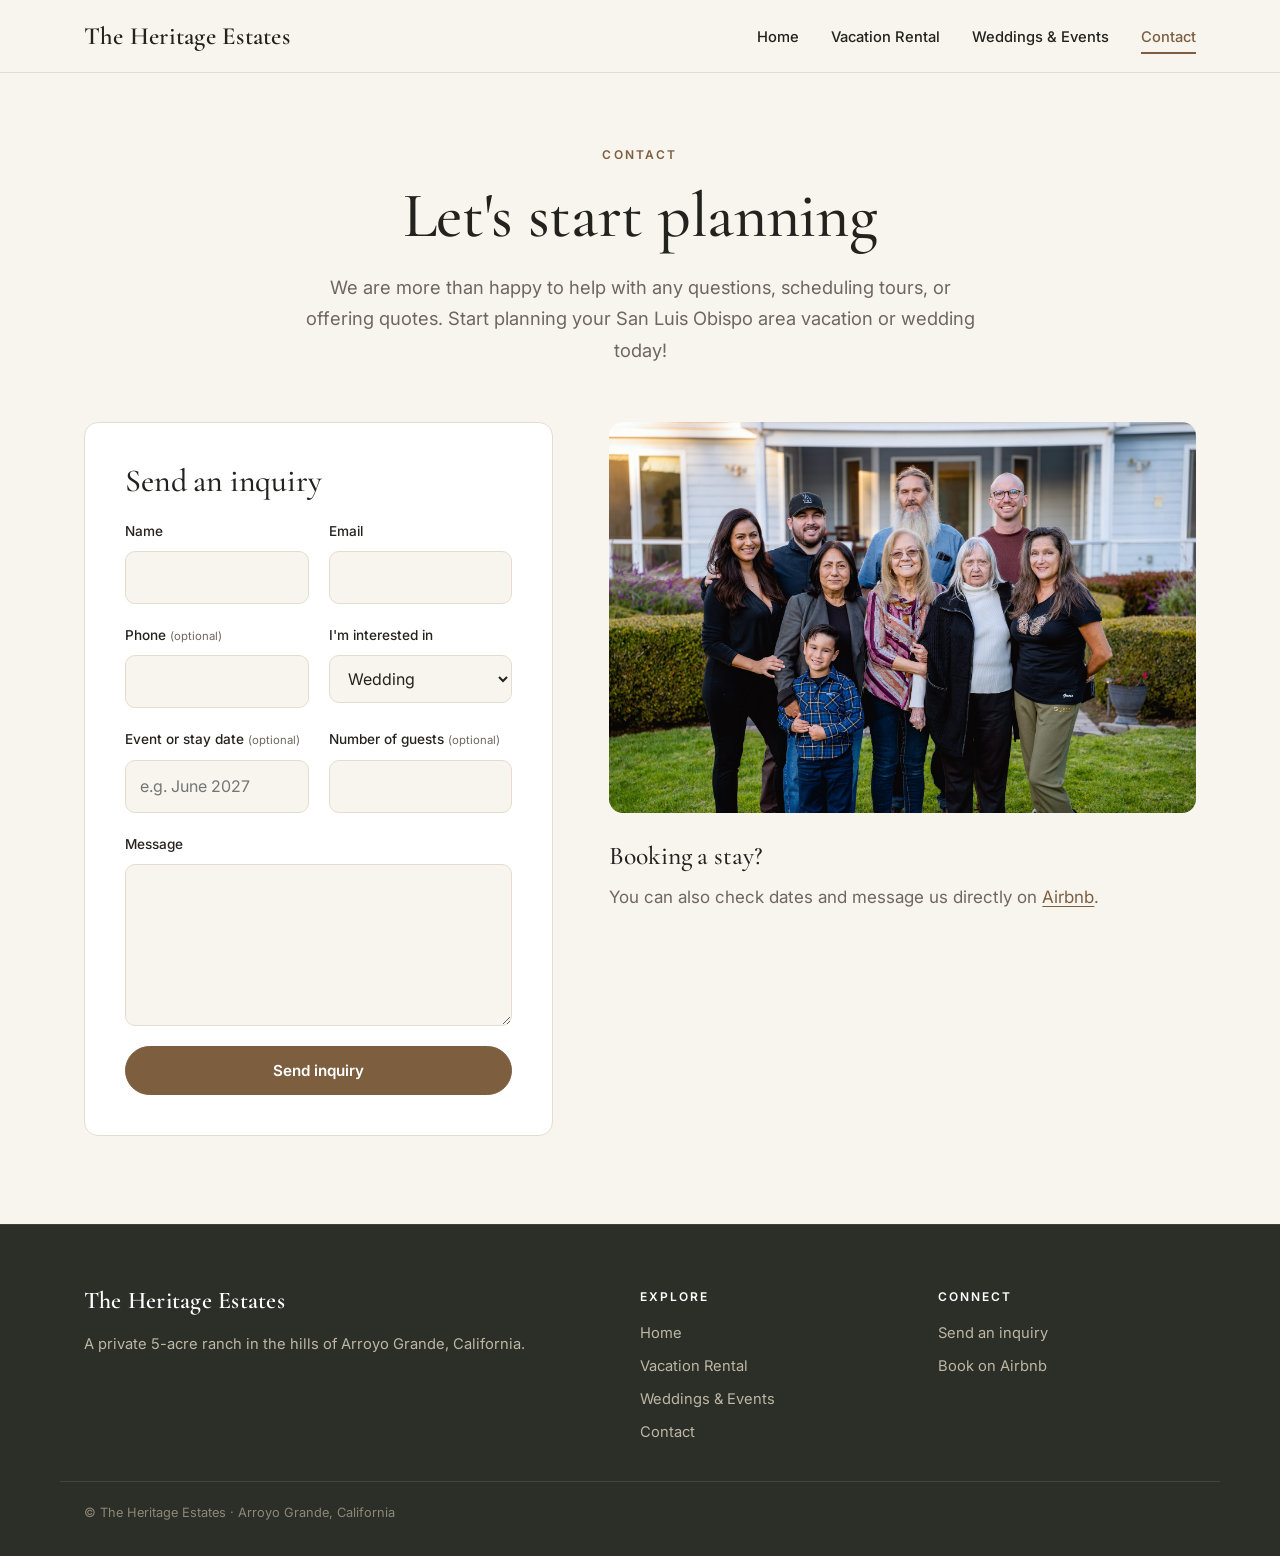
==== commit 2e477eb8: "Remove Facebook links Co-Authored-By: Claude Opus 5.5 (1M context) <noreply@anthropic.com> Claude-Se" ====
--- a/contact.html
+++ b/contact.html
@@ -11,7 +11,7 @@
 <link rel="preconnect" href="https://fonts.googleapis.com">
 <link rel="preconnect" href="https://fonts.gstatic.com" crossorigin>
 <link href="https://fonts.googleapis.com/css2?family=Cormorant+Garamond:wght@500;600&family=Inter:wght@400;500;600&display=swap" rel="stylesheet">
-<link rel="stylesheet" href="style.css?v=4">
+<link rel="stylesheet" href="style.css?v=5">
 </head>
 <body>
 <header><nav class="nav" aria-label="Main">
@@ -51,8 +51,6 @@
 <img src="images/contact.jpg" alt="The family behind The Heritage Estates, in front of the house" loading="lazy">
 <h3>Booking a stay?</h3>
 <p>You can also check dates and message us directly on <a href="https://www.airbnb.com/rooms/688028">Airbnb</a>.</p>
-<h3>Follow along</h3>
-<p>See weddings and updates from the ranch on <a href="https://www.facebook.com/TheHeritageEstates">Facebook</a>.</p>
 </aside>
 </div>
 </section>
@@ -69,7 +67,6 @@
 <div><h4>Connect</h4><ul>
 <li><a href="contact.html">Send an inquiry</a></li>
 <li><a href="https://www.airbnb.com/rooms/688028">Book on Airbnb</a></li>
-<li><a href="https://www.facebook.com/TheHeritageEstates">Facebook</a></li>
 </ul></div>
 </div>
 <div class="copy">&copy; The Heritage Estates · Arroyo Grande, California</div>
--- a/style.css
+++ b/style.css
@@ -64,10 +64,11 @@
 .alt{background:var(--soft)}
 
 /* Stats strip */
-.stats{display:grid;grid-template-columns:repeat(4,1fr);gap:0;max-width:var(--wrap);margin:56px auto 0;padding:0 24px;text-align:center}
+.stats{display:grid;grid-template-columns:repeat(7,1fr);gap:0;max-width:var(--wrap);margin:56px auto 0;padding:0 24px;text-align:center}
 .stats div{padding:8px 16px;border-left:1px solid var(--line)}
 .stats div:first-child{border-left:0}
-.stats strong{display:block;font-family:var(--serif);font-size:2.6rem;font-weight:500;line-height:1.1;color:var(--ink)}
+.stats strong small{font-family:var(--sans);font-size:.8rem;font-weight:500;color:var(--muted);vertical-align:.5em;margin-right:2px}
+.stats strong{display:block;font-family:var(--serif);font-size:2.4rem;font-weight:500;line-height:1.1;color:var(--ink)}
 .stats span{font-size:.85rem;color:var(--muted);letter-spacing:.04em}
 
 /* Cards */
@@ -144,6 +145,8 @@
 /* Tablet */
 @media (max-width:960px){
   .amen{grid-template-columns:repeat(2,1fr)}
+  .stats{grid-template-columns:repeat(4,1fr);row-gap:32px}
+  .stats div:nth-child(5){border-left:0}
   .split,.contact-grid{grid-template-columns:1fr;gap:40px}
   .foot{grid-template-columns:1fr 1fr}
   .foot>div:first-child{grid-column:1/-1}
@@ -164,7 +167,9 @@
   .section{padding:64px 0}
   .section-head{margin-bottom:32px}
   .stats{grid-template-columns:repeat(2,1fr);row-gap:24px;margin-top:40px}
-  .stats div:nth-child(3){border-left:0}
+  .stats div:nth-child(5){border-left:1px solid var(--line)}
+  .stats div:nth-child(odd){border-left:0}
+  .stats div:last-child{grid-column:span 2}
   .stats strong{font-size:2.1rem}
   .cards{grid-template-columns:1fr;gap:24px}
   .card-body{padding:24px}
